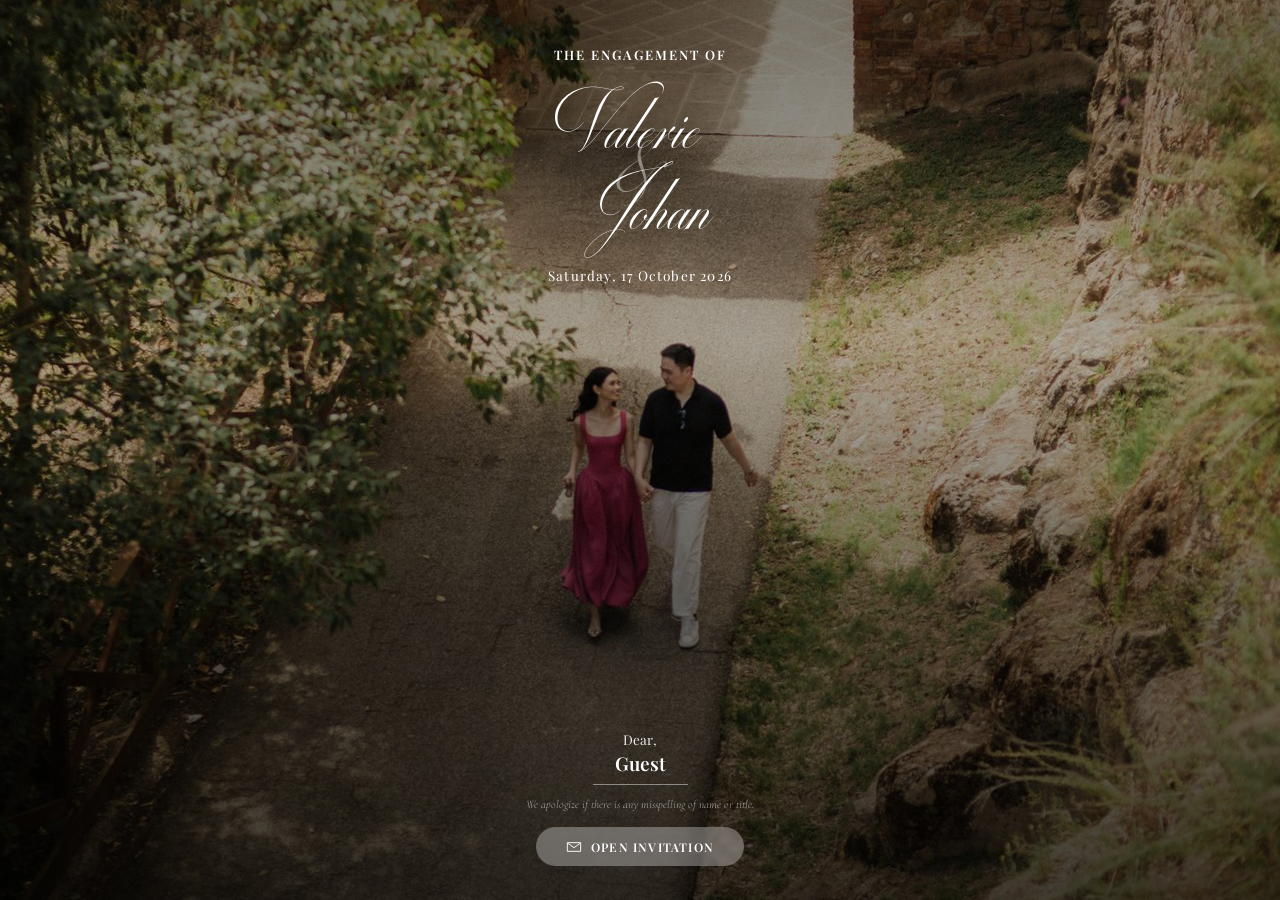
==== index.html @ 599188de "Gallery: the 18 prewedding photos from Media/Gallery Replaces the 14 placeholders. Exported at 1100p" ====
<!DOCTYPE html>
<html lang="en">
<head>
<meta charset="utf-8">
<meta name="viewport" content="width=device-width, initial-scale=1.0, viewport-fit=cover">
<meta name="theme-color" content="#191413">
<title>Valerie &amp; Johan — Engagement</title>
<meta name="description" content="The engagement of Emanuella Valerie Didy &amp; Johan Ganda Wijaya · Saturday, 17 October 2026 · The St. Regis Jakarta">
<meta property="og:title" content="The Engagement of Valerie &amp; Johan">
<meta property="og:description" content="Saturday, 17 October 2026 · The St. Regis Jakarta">
<meta property="og:image" content="assets/img/poster-landscape.jpg">
<meta property="og:type" content="website">
<link rel="icon" href="assets/img/logo.png">
<link rel="preconnect" href="https://fonts.googleapis.com">
<link rel="preconnect" href="https://fonts.gstatic.com" crossorigin>
<!-- Poppins 200/800 dropped (never used). Pinyon Script is ALSO self-hosted
     in style.css; it is requested here as well on purpose. HTML and CSS are
     cached independently for 10 minutes, so a phone can hold a new copy of
     one and a stale copy of the other — keeping both sources means the
     script face resolves under every combination. -->
<link href="https://fonts.googleapis.com/css2?family=Playfair+Display:wght@400;500;600;700&family=Pinyon+Script&family=Poppins:wght@300;400;500;600;700&family=Cormorant:wght@300;400;500&display=swap" rel="stylesheet">
<link rel="stylesheet" href="assets/css/style.css">
<!-- The three things the opening seconds actually need: the intro crest
     (shown 3.5s in), the cover photo behind the greeting, and the face
     the two names are set in. Everything else can wait its turn. -->
<link rel="preload" as="image" href="assets/img/monogram.png" fetchpriority="high">
<link rel="preload" as="image" href="assets/img/landing.jpg" fetchpriority="high">
<link rel="preload" as="font" type="font/woff2" href="assets/fonts/MiltonOneBold.woff2" crossorigin>
<!-- the bride/groom names are set in this one; preloaded from our own origin
     so it is never the platform cursive that ends up drawing them -->
<link rel="preload" as="font" type="font/woff2" href="assets/fonts/PinyonScript.woff2" crossorigin>
</head>
<body>

<!-- ══════════════ INTRO / PRELOADER ══════════════ -->
<div id="preloader" class="preloader">
  <div class="preloader-content">
    <div class="intro-greeting">
      <span class="lead">Dear,</span>
      <span class="guest" id="intro-guest">Guest</span>
      <span class="lead">You are invited to</span>
    </div>
    <div class="first-text">THE ENGAGEMENT OF</div>
    <div class="intro-stack">
      <div class="intro-name">EMANUELLA VALERIE DIDY</div>
      <img src="assets/img/monogram.png" alt="" class="crest" fetchpriority="high">
      <div class="intro-name">JOHAN GANDA WIJAYA</div>
    </div>
  </div>
</div>

<!-- ══════════════ COVER ══════════════ -->
<div id="cover-section">
  <img class="bg-img" id="cover-bg" src="assets/img/landing.jpg" alt="" fetchpriority="high">
  <div class="bg-scrim cover-scrim"></div>

  <div class="cover-inner">
    <div class="cover-top">
      <p class="eyebrow">THE ENGAGEMENT OF</p>
      <div class="names-stagger">
        <p class="name-lg">Valerie</p>
        <p class="amp-lg">&amp;</p>
        <p class="name-lg">Johan</p>
      </div>
      <p class="datestrip">Saturday, 17 October 2026</p>
    </div>

    <div class="cover-bottom">
      <p class="dear">Dear,</p>
      <p class="guest-name" id="guest-name">Guest</p>
      <p class="apology">We apologize if there is any misspelling of name or title.</p>
      <button id="open-invitation" class="pill pill-solid">
        <svg viewBox="0 0 24 24" class="ico" aria-hidden="true"><path d="M2 5.5h20v13H2z" fill="none" stroke="currentColor" stroke-width="1.4"/><path d="M2.5 6.2 12 13l9.5-6.8" fill="none" stroke="currentColor" stroke-width="1.4"/></svg>
        <span>OPEN INVITATION</span>
      </button>
    </div>
  </div>
</div>

<!-- ══════════════ CHROME ══════════════ -->
<button id="nav-toggle" class="nav-toggle" aria-label="Menu">
  <img class="nav-mono" src="assets/img/monogram.png" alt="">
</button>

<nav id="nav-menu" class="nav-menu">
  <ul>
    <li><a href="#opening">Home</a></li>
    <li><a href="#bride">Bride &amp; Groom</a></li>
    <li><a href="#events">Event Details</a></li>
    <li><a href="#dresscode">Dress Code</a></li>
    <li><a href="#rsvp">RSVP &amp; Wishes</a></li>
    <li><a href="#gallery">Gallery</a></li>
  </ul>
  <p class="nav-hint">Select one of the menus above to navigate.</p>
</nav>

<button id="music-toggle" class="music-toggle" aria-label="Toggle music">
  <svg class="ico-pause" viewBox="0 0 24 24" aria-hidden="true"><rect x="7" y="5" width="3.4" height="14" rx="1"/><rect x="13.6" y="5" width="3.4" height="14" rx="1"/></svg>
  <svg class="ico-play" viewBox="0 0 24 24" aria-hidden="true"><path d="M8 5.5v13l11-6.5z"/></svg>
</button>
<audio id="music" src="assets/audio/soundtrack.mp3" loop preload="none"></audio>

<main id="main">

  <!-- ─── PAGE 1 · HERO ─── -->
  <!-- One continuous video behind every page; sections with their own
       picture (bride, groom, closing) paint over it. -->
  <video id="bg-video" class="bg-video-fixed" muted loop playsinline preload="none" poster="assets/img/poster-portrait.jpg">
    <source src="assets/video/cover-portrait.mp4" media="(max-aspect-ratio: 1/1)" type="video/mp4">
    <source src="assets/video/cover-landscape.mp4" type="video/mp4">
  </video>

  <section id="opening" class="snap-section hero">
    <div class="bg-scrim"></div>

    <div class="hero-inner">
      <p class="eyebrow reanimate fade delay200ms">THE ENGAGEMENT OF</p>
      <div class="names-centred reanimate fade delay400ms">
        <p class="name-lg">Valerie</p>
        <p class="amp-centred">&amp;</p>
        <p class="name-lg">Johan</p>
      </div>
      <p class="datestrip reanimate fade delay600ms">Saturday, 17 October 2026</p>
    </div>

    <div class="scroll-cue abs reanimate fade delay1000ms"><span>SCROLL</span><i></i></div>
  </section>

  <!-- ─── PAGE 2 · BRIDE TO BE ─── -->
  <section id="bride" class="snap-section person">
    <img class="bg-img" data-src="assets/img/bride.jpg" alt="Valerie" fetchpriority="low">
    <div class="bg-scrim scrim-person"></div>
    <div class="person-inner">
      <p class="person-label reanimate fade delay200ms">BRIDE TO BE</p>
      <div class="person-name reanimate fade delay300ms">
        <p class="name-script">Valerie</p>
      </div>
      <p class="fullname reanimate fade delay500ms">Emanuella Valerie Didy</p>
      <p class="parents reanimate fade delay700ms">Daughter of<br><span class="pname">Mr. Didy Ongkowidjaja</span> &amp; <span class="pname">Mrs. Widia Wijaya</span></p>
    </div>
  </section>

  <!-- ─── PAGE 3 · GROOM TO BE ─── -->
  <section id="groom" class="snap-section person">
    <img class="bg-img" data-src="assets/img/groom.jpg" alt="Johan" fetchpriority="low">
    <div class="bg-scrim scrim-person"></div>
    <div class="person-inner">
      <p class="person-label reanimate fade delay200ms">GROOM TO BE</p>
      <div class="person-name reanimate fade delay300ms">
        <p class="name-script">Johan</p>
      </div>
      <p class="fullname reanimate fade delay500ms">Johan Ganda Wijaya</p>
      <p class="parents reanimate fade delay700ms">Son of<br><span class="pname">Mr. Gunawan Ganda Wijaya</span> &amp; <span class="pname">Mrs. Leni Lusianti</span></p>
    </div>
  </section>

  <!-- ─── PAGE 4 · EVENT DETAILS ─── -->
  <section id="events" class="snap-section events">
      <div class="bg-scrim scrim-heavy"></div>

    <div class="events-inner">
      <article class="event-card reanimate fade delay200ms" id="teapai-card">
        <h2 class="card-title">TEA PAI</h2>
        <div class="card-grid">
          <div class="card-side"><i class="rule"></i><span>SATURDAY</span><i class="rule"></i></div>
          <div class="card-date"><span class="mon">OCT</span><span class="day">17</span><span class="yr">2026</span></div>
          <div class="card-side"><i class="rule"></i><span>16.00 - 17.00 WIB</span><i class="rule"></i></div>
        </div>
        <p class="venue">Caroline Astor Ballroom, The St. Regis Jakarta</p>
        <p class="address">Rajawali Place, Jl. H.R. Rasuna Said Kav. B/4,<br>Setiabudi, Jakarta Selatan 12910</p>
        <a class="pill pill-ghost" href="https://www.google.com/maps/search/?api=1&amp;query=The+St.+Regis+Jakarta" target="_blank" rel="noopener">GOOGLE MAPS</a>
      </article>

      <div class="event-divider reanimate fade delay400ms" id="teapai-divider"></div>

      <article class="event-card reanimate fade delay600ms" id="reception-card">
        <h2 class="card-title">RECEPTION</h2>
        <div class="card-grid">
          <div class="card-side"><i class="rule"></i><span>SATURDAY</span><i class="rule"></i></div>
          <div class="card-date"><span class="mon">OCT</span><span class="day">17</span><span class="yr">2026</span></div>
          <div class="card-side"><i class="rule"></i><span>18.00 - 21.00 WIB</span><i class="rule"></i></div>
        </div>
        <p class="venue">Caroline Astor Ballroom, The St. Regis Jakarta</p>
        <p class="address">Rajawali Place, Jl. H.R. Rasuna Said Kav. B/4,<br>Setiabudi, Jakarta Selatan 12910</p>
        <a class="pill pill-ghost" href="https://www.google.com/maps/search/?api=1&amp;query=The+St.+Regis+Jakarta" target="_blank" rel="noopener">GOOGLE MAPS</a>
      </article>
    </div>
  </section>


  <!-- ─── PAGE 5 · DRESS CODE ─── -->
  <section id="dresscode" class="snap-section dresscode">
    <div class="bg-scrim scrim-heavy"></div>

    <div class="dc-inner">
      <h2 class="section-title reanimate fade delay200ms">DRESSCODE</h2>
      <div class="hair-rule wide reanimate fade delay300ms"></div>
      <p class="dc-theme reanimate fade delay400ms">Theme : Cocktail attire</p>
      <div class="dc-looks reanimate fade delay500ms">
        <img src="assets/img/dresscode-1.webp" alt="Dress code example" loading="lazy" width="560" height="840">
        <img src="assets/img/dresscode-2.webp" alt="Dress code example" loading="lazy" width="560" height="840">
      </div>
      <div class="dc-swatches reanimate fade delay600ms">
        <i style="background:#4B2D20"></i>
        <i style="background:#6F4834"></i>
        <i style="background:#9E7861"></i>
        <i style="background:#B6A69A"></i>
      </div>
      <p class="dc-caption reanimate fade delay800ms">We kindly ask our guests not to wear red.</p>
    </div>
  </section>

  <!-- ─── PAGE 6 · RSVP ─── -->
  <section id="rsvp" class="snap-section rsvp">
      <div class="bg-scrim scrim-heavy"></div>

    <div class="rsvp-inner">
      <div class="eyebrow-rule reanimate fade delay200ms"><span id="rsvp-eyebrow">RSVP</span><i></i></div>
      <h2 class="section-title big reanimate fade delay300ms" id="rsvp-title">WILL YOU ATTEND?</h2>
      <p class="lede reanimate fade delay400ms" id="rsvp-lede">We kindly request that you confirm your attendance by <strong>3 October 2026</strong>.</p>

      <form id="rsvp-form" class="rsvp-form reanimate fade delay600ms" autocomplete="off">

        <!-- step 1 · attendance, then pax, then wishes -->
        <div class="rsvp-step" id="rsvp-step1">
          <label class="field" id="name-field" hidden>
            <span class="field-label">YOUR NAME</span>
            <input type="text" id="f-name" name="name" placeholder="Guest Name">
          </label>

          <div class="field" id="attend-field">
            <span class="field-label">ATTENDANCE</span>
            <div class="toggle" id="f-attend">
              <button type="button" class="toggle-btn" data-value="Attend">ATTEND</button>
              <button type="button" class="toggle-btn" data-value="Not attend">NOT ATTEND</button>
            </div>
          </div>

          <label class="field" id="pax-field" hidden>
            <span class="field-label">NUMBER OF GUESTS</span>
            <select id="f-pax" name="pax"></select>
          </label>

          <label class="field" id="wishes-field" hidden>
            <span class="field-label">WISHES</span>
            <textarea id="f-wishes" name="wishes" rows="3" placeholder="Write your wishes and blessings"></textarea>
          </label>

          <button type="button" class="pill pill-solid full" id="rsvp-next" hidden>NEXT</button>
          <button type="submit" class="pill pill-solid full" id="rsvp-submit" hidden>SUBMIT</button>
        </div>

        <!-- step 2 · one field per guest -->
        <div class="rsvp-step" id="rsvp-step2" hidden>
          <div id="guest-fields"></div>
          <button type="submit" class="pill pill-solid full" id="rsvp-submit2">SUBMIT</button>
          <button type="button" class="step-back" id="rsvp-back">&larr; Back</button>
        </div>

        <p class="form-note" id="form-note" role="status"></p>
      </form>

      <!-- shown instead of the form once this invitation has answered -->
      <div class="rsvp-answered" id="rsvp-answered" hidden>
        <dl class="answered-list" id="answered-list"></dl>
        <button type="button" class="pill pill-ghost full" id="rsvp-edit">EDIT RESPONSE</button>
        <p class="form-note" id="answered-note" role="status"></p>
      </div>
    </div>
  </section>

  
  <!-- ─── PAGE 7 · WISHES ─── -->
  <section id="wishes" class="snap-section wishes">
      <div class="bg-scrim scrim-heavy"></div>

    <div class="wishes-inner">
      <div class="eyebrow-rule reanimate fade delay200ms"><span>WISHES</span><i></i></div>
      <div id="wishes-list" class="wishes-list reanimate fade delay400ms"><p class="wishes-empty">Be the first to leave a wish.</p></div>
      <div class="wishes-pager reanimate fade delay600ms" id="wishes-pager" hidden>
        <button type="button" id="w-prev">&larr; Prev</button>
        <span id="w-count">1 / 1</span>
        <button type="button" id="w-next">Next &rarr;</button>
      </div>
    </div>
  </section>

  <!-- ─── PAGE 8 · GALLERY ─── -->
  <section id="gallery" class="snap-section gallery">
      <div class="bg-scrim scrim-heavy"></div>

    <div class="marquee reanimate fade delay200ms" data-dir="left">
      <div class="marquee-track" id="row-a"></div>
    </div>
    <h2 class="gallery-title reanimate fade delay400ms">Moments in Time</h2>
    <p class="gallery-hint hint-tap reanimate fade delay500ms">Tap image for slideshow view</p>
    <div class="marquee reanimate fade delay600ms" data-dir="right">
      <div class="marquee-track" id="row-b"></div>
    </div>
    <p class="gallery-hint hint-swipe reanimate fade delay700ms">Swipe to see more</p>
    <p class="gallery-quote reanimate fade delay800ms">&ldquo;I have found the one whom my soul loves.&rdquo;</p>
    <p class="gallery-cite reanimate fade delay900ms">SONG OF SOLOMON 3:4</p>
  </section>

  <!-- ─── PAGE 9 · CLOSING ─── -->
  <section id="closing" class="snap-section closing">
    <img class="bg-img" data-src="assets/img/g18.webp" alt="" fetchpriority="low">
    <div class="bg-scrim scrim-heavy"></div>
    <div class="closing-inner">
      <h2 class="section-title reanimate fade delay200ms">WITH HEARTFELT GRATITUDE FOR YOUR PRESENCE AND BLESSINGS</h2>
      <p class="lede reanimate fade delay400ms">We can't wait to share this special moment with you. Your presence will make our day even more meaningful.</p>
      <img class="closing-mark reanimate fade delay600ms" src="assets/img/logo.png" alt="">
      <p class="closing-names reanimate fade delay800ms">VALERIE &amp; JOHAN</p>
    </div>
  </section>

</main>

<!-- lightbox -->
<div id="lightbox" class="lightbox" hidden>
  <button class="lb-close" id="lb-close" aria-label="Close">&times;</button>
  <button class="lb-nav lb-prev" id="lb-prev" aria-label="Previous">&lsaquo;</button>
  <img id="lb-img" alt="">
  <button class="lb-nav lb-next" id="lb-next" aria-label="Next">&rsaquo;</button>
</div>

<script src="assets/js/main.js"></script>
</body>
</html>
---- assets/css/style.css ----
/* ═══════════════════════════════════════════════════════════
   Valerie & Johan — Engagement Invitation
   Design recreated from the "Elixir Royal" reference.
   ═══════════════════════════════════════════════════════════ */

/* Milton One Bold — self-hosted (not on Google Fonts).
   The vendor ships it as its own family at weight class 400, so it is
   remapped to CSS 700 here: asking for 700 gets the real bold outlines,
   never a synthetic smear. */
/* Pinyon Script — self-hosted rather than pulled from Google. The bride
   and groom names are set in it, and a device that failed to fetch it
   from fonts.gstatic.com fell back to whatever "cursive" means locally
   (Snell Roundhand on iOS), which is a different hand altogether. Serving
   it ourselves makes the two pages render the same everywhere. */
@font-face{
  font-family:"Pinyon Script";
  src:url("../fonts/PinyonScript.woff2") format("woff2");
  font-weight:400;
  font-style:normal;
  font-display:swap;
}

@font-face{
  font-family:"Milton One";
  src:url("../fonts/MiltonOneBold.woff2") format("woff2"),
      url("../fonts/MiltonOneBold.otf")   format("opentype");
  font-weight:700;
  font-style:normal;
  font-display:swap;
}

:root{
  --ink:#ffffff;
  --ghost-25:rgba(255,255,255,.25);
  --ghost-50:rgba(255,255,255,.5);
  --ghost-60:rgba(255,255,255,.6);
  --btn-fill:rgba(255,255,255,.314);
  --hair:rgba(255,255,255,.35);
  --bg:#191413;

  --display:"Playfair Display",Georgia,serif;
  --script:"Pinyon Script",cursive;
  --milton:"Milton One","Pinyon Script",cursive;   /* cover names + ampersand */
  --ui:"Poppins",system-ui,sans-serif;
  --serif-light:"Cormorant",Georgia,serif;

}

*,*::before,*::after{box-sizing:border-box}
[hidden]{display:none!important}

/* App-shell scrolling — the fix for page 2 glowing through Safari's
   translucent bottom bar. iOS paints whatever the DOCUMENT has below the
   fold behind that bar, and on a snap-page site that is always the top of
   the next page. So the document itself never scrolls: it is exactly one
   screen tall, and the pages scroll inside #main, a fixed inset:0
   container. Behind the bar there is now only the site's dark canvas —
   the bar is effectively blocked out. Scroll-snap is never set here:
   JS arms it on #main 600ms after OPEN INVITATION and pauses it during
   nav jumps (the wedding's timings). */
html{
  height:100%;
  overflow:hidden;
  background:var(--bg);   /* the canvas — what Safari's bar now sits on */
  -webkit-text-size-adjust:100%;
}

body{
  margin:0;padding:0;
  height:100%;
  overflow:hidden;
  color:var(--ink);
  font-family:var(--ui);
  font-weight:300;
}

/* the scroller: pinned to the visible viewport, so pages track the browser
   bars exactly while the document behind it never moves */
#main{
  position:fixed;inset:0;z-index:1;
  overflow-y:auto;overflow-x:hidden;
  -webkit-overflow-scrolling:touch;
  scrollbar-width:none;
}
#main::-webkit-scrollbar{display:none}

img{max-width:100%;display:block}
button{font:inherit;color:inherit;cursor:pointer;border:0;background:none}
a{color:inherit;text-decoration:none}

/* ─────────── shared bits ─────────── */

.bg-video,.bg-img{
  position:absolute;inset:0;
  width:100%;height:100%;
  object-fit:cover;
  z-index:0;
}
/* The one continuous background video. z-index:-1 sits above the page's
   canvas colour but below every section, so pages without a picture show
   it and pages with a .bg-img cover it. */
.bg-video-fixed{
  position:fixed;inset:0;
  width:100%;height:100%;
  object-fit:cover;
  z-index:-1;
}
.bg-img.blurred{filter:blur(7px) saturate(.9);transform:scale(1.08)}
/* landing.jpg is 2:3; on a wide desktop viewport cover-fit shows only a middle
   band and decapitates the couple. Anchoring the crop high keeps faces in frame.
   No effect on phones, where the portrait image has no vertical overflow.     */
#cover-bg{object-position:50% 64%}   /* couple sits ~59% down the new aerial photo */
/* Same story on the two profile portraits: cover-fit on a wide desktop viewport
   shows only a middle band of a 2:3 image, and the default 50% cut the top of
   Johan's head off. Anchored so both faces keep headroom. Phones crop these
   horizontally, not vertically, so nothing moves there. */
#groom .bg-img{object-position:50% 22%}
#bride .bg-img{object-position:50% 38%}
/* Same reasoning on the closing photo: the couple stand at the bottom of the
   frame under the duomo, and a centred desktop crop cut them off entirely.
   70% drops them below the monogram with their faces clear of the text. */
#closing .bg-img{object-position:50% 70%}

.bg-scrim{
  position:absolute;inset:0;z-index:1;
  background:linear-gradient(rgba(0,0,0,.30) 0%,rgba(0,0,0,.42) 50%,rgba(0,0,0,.62) 100%);
}
.cover-scrim{
  background:linear-gradient(rgba(0,0,0,.48) 0%,rgba(0,0,0,.28) 38%,rgba(0,0,0,.72) 100%);
}
/* portraits are bright, sunny frames — they need a much heavier foot than the reference */
.scrim-person{
  background:linear-gradient(rgba(0,0,0,.18) 0%,rgba(0,0,0,.30) 38%,rgba(0,0,0,.90) 100%);
}
.scrim-heavy{
  background:linear-gradient(rgba(0,0,0,.62) 0%,rgba(0,0,0,.72) 100%);
}
.dresscode .bg-scrim{
  background:linear-gradient(rgba(0,0,0,.76) 0%,rgba(0,0,0,.84) 100%);
}

.eyebrow{
  font-family:var(--display);font-weight:600;
  font-size:13px;letter-spacing:2px;margin:0 0 14px;
}
.datestrip{
  font-family:var(--display);font-weight:400;
  font-size:13.5px;letter-spacing:1.2px;margin:14px 0 0;
}
.name-lg{
  font-family:var(--display);font-weight:500;
  font-size:clamp(46px,13vw,74px);line-height:.98;margin:0;
}
.section-title{
  font-family:var(--display);font-weight:600;
  font-size:clamp(22px,5.4vw,30px);letter-spacing:.6px;
  line-height:1.28;margin:0;text-transform:uppercase;
}
.section-title.big{font-size:clamp(30px,8vw,44px)}
.lede{
  font-size:14px;line-height:1.65;color:rgba(255,255,255,.88);
  margin:14px 0 0;max-width:46ch;
}
/* .lede caps its measure at 46ch for readability. In a left-aligned column
   (RSVP) that correctly leaves it flush left. In a centred one the column grows
   past 46ch on a desktop screen, and the paragraph then hangs ~120px left of
   the heading centred above it. A phone column is narrower than 46ch, so the
   paragraph fills it and nothing looks wrong — which is why this only ever
   showed on a PC. Longhand rather than margin-inline, for older Safari. */
.hero .lede,.dresscode .lede,.closing .lede{
  margin-left:auto;margin-right:auto;
}
/* body sits at weight 300, and the UA's `bolder` only lifts that to 400 —
   not enough to read as emphasis. */
.lede strong{font-weight:600;color:#fff}
.hair-rule{height:1px;background:var(--hair);width:100%;margin:16px 0}
.hair-rule.wide{max-width:220px;margin:14px auto}

.pill{
  display:inline-flex;align-items:center;justify-content:center;gap:9px;
  border-radius:100px;padding:12px 30px 11px;
  font-family:var(--ui);font-weight:600;font-size:12px;letter-spacing:.8px;
  backdrop-filter:blur(2px);-webkit-backdrop-filter:blur(2px);
  transition:background .25s,transform .25s;
}
.pill-solid{background:var(--btn-fill)}
.pill-ghost{background:rgba(255,255,255,.16);border:1px solid rgba(255,255,255,.34)}
.pill:hover{background:rgba(255,255,255,.42);transform:translateY(-1px)}
.pill.full{width:100%}
.ico{width:16px;height:16px;fill:currentColor}

.eyebrow-rule{display:flex;align-items:center;gap:14px;margin-bottom:8px}
.eyebrow-rule span{
  font-weight:600;font-size:12px;letter-spacing:2.4px;color:rgba(255,255,255,.85);
}
.eyebrow-rule i{flex:1;height:1px;background:var(--hair)}

/* ═══════════════ INTRO / PRELOADER ═══════════════ */

.preloader{
  position:fixed;top:0;bottom:0;left:0;right:0;
  background-color:rgba(0,0,0,.94);
  backdrop-filter:blur(5px);-webkit-backdrop-filter:blur(5px);
  z-index:100;display:flex;align-items:center;justify-content:center;opacity:1;
}
.preloader-content{
  position:relative;width:100%;height:100%;
  display:flex;align-items:center;justify-content:center;
}
/* Four beats, opacity only — nothing moves.
   0.3-2.3s  "Dear, / <guest> / You are invited to"  in, hold, out
   2.3-3.5s  "THE ENGAGEMENT OF"                     in, hold, out
   3.5-4.6s  monogram fades in
   4.5-5.6s  the two full names fade in above and below it
   then a 1s hold before the intro clears                       */
.first-text,.intro-name{
  color:#fff;font-family:var(--display);
  font-size:14px;font-weight:600;letter-spacing:3px;
  opacity:0;white-space:nowrap;
}
.intro-name{font-size:clamp(10.5px,3.3vw,14px);letter-spacing:clamp(2px,.8vw,3px)}
.intro-greeting{
  position:absolute;top:50%;left:50%;transform:translate(-50%,-50%);
  width:min(86vw,430px);text-align:center;   /* definite width: autoFit measures against it */
  opacity:0;
  animation:2s fadeInOut .3s ease-in-out forwards;
}
/* "Dear," and "You are invited to" borrow the cover's apology type:
   Cormorant italic, small and quiet. The guest name sits between them
   in the display face, uppercased in CSS so any ?to= casing works.   */
.intro-greeting .lead{
  display:block;
  font-family:var(--serif-light);font-style:italic;font-weight:400;
  font-size:11.5px;letter-spacing:normal;line-height:1.9;
  color:rgba(255,255,255,.72);   /* .6 like the cover reads too dim on the black scrim */
}
.intro-greeting .guest{display:block;margin:4px 0 6px}
.intro-greeting .gname{
  display:block;
  font-family:var(--display);font-weight:600;
  font-size:14px;letter-spacing:3px;   /* no text-transform: titles keep the
                                          casing typed in the Sheet, so "Spd"
                                          and "pNG" are not flattened to caps */
  line-height:1.65;color:#fff;
}
.intro-greeting .gamp{
  display:block;font-family:var(--display);font-weight:400;
  font-size:13px;line-height:1.9;color:rgba(255,255,255,.78);
}
.first-text{
  position:absolute;top:50%;left:50%;transform:translate(-50%,-50%);
  animation:1.2s fadeInOut 2.3s ease-in-out forwards;
}
/* VALERIE / crest / JOHAN stacked, everything on the same centre line.
   align-items:center centres each row independently of its own width. */
.intro-stack{
  position:absolute;top:50%;left:50%;transform:translate(-50%,-50%);
  display:flex;flex-direction:column;align-items:center;gap:38px;
  text-align:center;
}
.intro-name{animation:1.1s fadeIn 4.5s ease-in-out forwards}
.crest{
  flex:0 0 auto;width:68px;height:auto;
  opacity:0;
  animation:1.1s fadeIn 3.5s ease-in-out forwards;
}

@keyframes fadeInOut{0%{opacity:0}20%{opacity:1}80%{opacity:1}100%{opacity:0}}
@keyframes fadeIn{0%{opacity:0}100%{opacity:.95}}

/* ═══════════════ COVER ═══════════════ */

#cover-section{
  /* the wedding's cover: fixed inset only, no explicit height — the box
     always matches the real viewport, so nothing can be cut off */
  position:fixed;inset:0;z-index:10;
  width:100%;
  overflow:hidden;
  transition:opacity 1s,transform 1s;
}
#cover-section.hidden{opacity:0;transform:scale(1.02)}

.cover-inner{
  position:relative;z-index:2;
  height:100%;display:flex;flex-direction:column;
  justify-content:space-between;align-items:center;
  /* with viewport-fit=cover the page runs under the home indicator, so the
     bottom padding adds the safe-area inset — the wedding cover's pattern */
  padding:46px 24px calc(34px + env(safe-area-inset-bottom));
  text-align:center;
}
.cover-top,.cover-bottom{width:100%;max-width:520px}

.names-stagger{display:flex;flex-direction:column;align-items:center}
/* the slight diagonal from the reference, now via transforms so the flex
   centring stays true */
.names-stagger .name-lg{position:relative;z-index:1}
.names-stagger .name-lg:first-of-type{transform:translateX(-13px)}
.names-stagger .name-lg:last-of-type{transform:translateX(13px)}

/* Cover names in Milton One Bold. Scoped to .cover-top so the hero,
   bride and groom screens keep Playfair. A script face needs a bigger
   px for the same optical size, and room for the swashes — hence the
   larger clamp and the looser line-height. */
.cover-top .name-lg{
  font-family:var(--milton);font-weight:700;
  font-size:clamp(51px,16.8vw,102px);line-height:1;
}
/* Milton's em box is far taller than its ink, so line-height alone leaves a
   big hole between the two names. The negative margin closes it to 20% of
   what the default leading gives; em-based, so it holds at every width. */
.cover-top .names-stagger .name-lg:last-of-type{margin-top:-.21em}
/* Centred watermark behind the names, like the reference's ghost amp.
   In flow between the two names; the negative margins collapse its line box
   to zero net height, so the tightened name gap is untouched. Sized at 2.3x
   the names — Milton's & ink is only 57% of its em, so at name-scale it
   disappears behind their ink. The -.6/-.4 split centres the ink (which sits
   .05em below the em centre) on the seam between the names. */
.amp-lg{
  font-family:var(--milton);font-weight:700;
  font-size:calc(clamp(51px,16.8vw,102px)*1.15);
  color:rgba(255,255,255,.4);margin:-.6em 0 -.4em;line-height:1;pointer-events:none;
}
/* Johan's ink stops ~1px short of its line box, so the visual gap to the
   date is this margin plus that sliver. */
.cover-top .datestrip{margin-top:6.6px}
.dear{font-family:var(--display);font-weight:400;font-size:13.5px;margin:0;color:rgba(255,255,255,.9)}
.guest-name{
  font-family:var(--display);font-weight:600;font-size:19px;margin:2px 0 0;
  border-bottom:1px solid rgba(255,255,255,.45);
  display:inline-block;padding:0 22px 8px;
}
/* Landing-page button only — the GOOGLE MAPS pills stay on the UI sans. */
#open-invitation{font-family:var(--display);font-weight:600;letter-spacing:1.2px}
.apology{
  font-family:var(--serif-light);font-style:italic;
  font-size:11.5px;color:var(--ghost-60);margin:12px 0 16px;
}

/* ═══════════════ CHROME ═══════════════ */

/* The menu button is our bare monogram — no frame, no fill. Open/close is a
   45° turn of the mark rather than a morph to an X. */
.nav-toggle{
  position:fixed;top:22px;right:22px;
  z-index:40;width:42px;height:42px;
  display:none;place-items:center;
}
.nav-toggle.show{display:grid}
.nav-toggle > *{grid-area:1/1}
.nav-mono{
  width:31px;height:31px;object-fit:contain;display:block;
  transform:rotate(0);
  transition:transform .45s cubic-bezier(.4,0,.2,1);
}
.nav-toggle.open .nav-mono{transform:rotate(45deg)}

.nav-menu{
  position:fixed;inset:0;z-index:35;
  background:rgba(12,9,8,.94);
  backdrop-filter:blur(8px);-webkit-backdrop-filter:blur(8px);
  display:flex;flex-direction:column;align-items:center;justify-content:center;gap:6px;
  opacity:0;visibility:hidden;transition:opacity .5s,visibility .5s;
}
.nav-menu.open{opacity:1;visibility:visible}
.nav-menu ul{list-style:none;margin:0;padding:0;text-align:center}
.nav-menu li{margin:14px 0}
.nav-menu a{
  font-family:var(--display);font-size:23px;font-weight:400;
  transition:opacity .25s;
}
.nav-menu a:hover{opacity:.6}
.nav-hint{
  font-family:var(--serif-light);font-size:12px;
  color:var(--ghost-60);margin-top:26px;
}

.music-toggle{
  position:fixed;left:20px;bottom:20px;
  z-index:40;width:42px;height:42px;border-radius:50%;
  background:var(--btn-fill);backdrop-filter:blur(3px);-webkit-backdrop-filter:blur(3px);
  display:none;align-items:center;justify-content:center;
}
.music-toggle.show{display:flex}
.music-toggle svg{width:19px;height:19px;fill:#fff}
.music-toggle .ico-play{display:none}
.music-toggle.paused .ico-play{display:block}
.music-toggle.paused .ico-pause{display:none}

/* ═══════════════ SECTIONS ═══════════════ */

.snap-section{
  position:relative;
  /* exactly one viewport tall — 100% of the fixed #main scroller */
  height:100%;
  scroll-snap-align:start;
  scroll-snap-stop:always;
  overflow:hidden;
  will-change:transform;
  display:flex;flex-direction:column;
  padding:74px 24px;
  /* viewport-fit=cover lets the page run under the notch. In portrait these
     insets are 0 and nothing moves; in landscape they keep the left column —
     including the swash on the groom's J — out from under the notch. */
  padding-left:max(24px,env(safe-area-inset-left));
  padding-right:max(24px,env(safe-area-inset-right));
}
.snap-section > *:not(.bg-img):not(.bg-video):not(.bg-scrim):not(.abs){position:relative;z-index:2}
.snap-section > .abs{position:absolute;z-index:2}

/* The wedding's guard for pages taller than one small screen (its
   #info/#details .content pattern): the inner column scrolls inside the
   fixed-height section. Invisible whenever everything fits. */
.events-inner,.dc-inner,.rsvp-inner,.wishes-inner{
  max-height:100%;overflow-y:auto;scrollbar-width:none;
}
.events-inner::-webkit-scrollbar,.dc-inner::-webkit-scrollbar,
.rsvp-inner::-webkit-scrollbar,.wishes-inner::-webkit-scrollbar{display:none}

/* ─── reveal system, ported from the reference ───────────────────
   Elements carry .reanimate plus a direction (.fade / .up / .left /
   .right) and a .delayNms stagger. The observer adds .in-view on entry
   and REMOVES it on exit, so every page replays its animation each time
   you scroll back to it — the reference's "reanimate" behaviour.      */
.fade{opacity:0;transition:opacity 2s}
.fade.reanimate.in-view{opacity:1;transition:opacity 2s}

.up{transform:translateY(30px);opacity:0;transition:opacity 1s,transform 2s}
.up.reanimate.in-view{transform:translateY(0);opacity:1;transition:opacity 1s,transform 2s}

.left{transform:translateX(-100px);opacity:0;transition:opacity 1.5s,transform 2s}
.left.reanimate.in-view{transform:translateX(0);opacity:1;transition:opacity 1.5s,transform 2s}

.right{transform:translateX(100px);opacity:0;transition:opacity 1s,transform 2s}
.right.reanimate.in-view{transform:translateX(0);opacity:1;transition:opacity 1s,transform 2s}

.delay100ms{transition-delay:.1s!important}
.delay200ms{transition-delay:.2s!important}
.delay300ms{transition-delay:.3s!important}
.delay400ms{transition-delay:.4s!important}
.delay500ms{transition-delay:.5s!important}
.delay600ms{transition-delay:.6s!important}
.delay700ms{transition-delay:.7s!important}
.delay800ms{transition-delay:.8s!important}
.delay900ms{transition-delay:.9s!important}
.delay1000ms{transition-delay:1s!important}

/* ─── Page 1 · hero ─── */
.hero{justify-content:center;align-items:center;text-align:center}
.hero-inner{max-width:520px}
.names-centred{position:relative;display:flex;flex-direction:column;align-items:center}
.amp-centred{
  font-family:var(--milton);font-weight:700;
  font-size:clamp(58px,16vw,87px);
  /* .4 like the cover's ghost — Milton's hairlines vanish at 25% */
  color:rgba(255,255,255,.4);margin:-.42em 0 -.34em;line-height:.8;
}
.scroll-cue{
  position:absolute;bottom:34px;left:50%;transform:translateX(-50%);
  display:flex;flex-direction:column;align-items:center;gap:10px;z-index:2;
}
.scroll-cue span{
  writing-mode:vertical-rl;font-size:9.5px;letter-spacing:3px;
  color:var(--ghost-60);
}
/* Line wipe traced from the reference's Lottie (scroll-white.json, 30fps/60f):
   draws downward 0-43%, erases downward 43-63%, rests until the 2s loop. */
.scroll-cue i{
  width:1px;height:34px;background:var(--ghost-60);   /* solid, like the reference */
  animation:cue-line 2s ease-in-out infinite;
}
@keyframes cue-line{
  0%    {clip-path:inset(0 0 100% 0)}
  43.3% {clip-path:inset(0 0 0 0)}
  63.3% {clip-path:inset(100% 0 0 0)}
  100%  {clip-path:inset(100% 0 0 0)}
}

/* ─── Pages 2–3 · bride / groom ─── */
.person{justify-content:flex-end}
/* The label sits with the name rather than rotated in the far corner:
   it reads as the first line of the block, the way the reference sets it. */
.person-label{
  font-weight:600;font-size:12px;letter-spacing:3px;
  /* Matches the reference template's THE BRIDE / THE GROOM label. */
  color:rgba(241,193,147,.5);
  margin:0 0 13px;position:relative;
}

.person-inner{max-width:560px;width:100%}
.person-name{position:relative}
/* One name only, in the script face, at full strength. It used to be set
   twice — the display face with this script repeat ghosted behind it. */
.name-script{
  font-family:var(--script);font-size:clamp(58px,18vw,96px);
  color:var(--ink);margin:0;line-height:1.22;white-space:nowrap;
}
/* Pinyon Script's capital J carries a swash that reaches back 0.27em past
   the text origin (measured: 19px at 70px) and a tail 0.37em below the
   baseline — where "Valerie" has none. Left flush with the 24px margin the
   swash sat 5px off the screen edge and read as cut off. Indenting by the
   overhang puts the J's ink on the margin, optically aligned with the
   label and the full name above and below it. */
#groom .name-script{text-indent:.27em}
.fullname{
  font-weight:600;font-size:16px;margin:8px 0 0;position:relative;
}
.parents{font-weight:300;font-size:15px;line-height:1.55;margin:15px 0 0;position:relative}
.pname{white-space:nowrap}   /* break the line at the ampersand, never mid-name */

/* ─── Page 4 · events ─── */
.events{justify-content:center}
.events-inner{
  display:flex;flex-direction:column;align-items:center;gap:0;
  width:100%;max-width:560px;margin:0 auto;
}
.event-card{text-align:center;width:100%}
.card-title{
  font-family:var(--display);font-weight:600;
  font-size:clamp(26px,7.2vw,38px);letter-spacing:1px;margin:0 0 16px;
}
.card-grid{
  display:grid;grid-template-columns:1fr auto 1fr;
  align-items:center;gap:14px;margin-bottom:16px;
}
.card-side{display:flex;flex-direction:column;gap:7px;font-size:12.5px;letter-spacing:.6px}
.card-side .rule{height:1px;background:var(--hair);width:100%}
.card-date{display:flex;flex-direction:column;align-items:center;line-height:1}
.card-date .mon{font-family:var(--display);font-size:13px;letter-spacing:1px}
.card-date .day{font-family:var(--display);font-size:38px;font-weight:500;margin:2px 0}
.card-date .yr{font-family:var(--display);font-size:12px}
.venue{font-weight:600;font-size:14.5px;margin:0 0 4px}
.address{font-weight:300;font-size:13px;line-height:1.5;color:rgba(255,255,255,.85);margin:0 0 16px}
.event-divider{width:1px;height:56px;background:var(--hair);margin:6px 0}

/* ─── Page 5 · dress code ─── */
.dresscode{justify-content:center;align-items:center;text-align:center}
.dc-inner{max-width:460px;width:100%}
.dc-theme{
  font-family:var(--display);font-weight:400;
  font-size:17px;line-height:1.7;letter-spacing:.6px;
  margin:20px auto 0;max-width:26ch;
}
/* Two 2:3 illustrations laid as one strip. width:100% on each flex item
   rather than a fixed size, so the row always fills the column exactly and the
   pair stay the same height at every width. */
.dc-looks{display:flex;gap:8px;align-items:flex-end;justify-content:center;margin:18px 0 0}
.dc-looks img{width:100%;height:auto;display:block;min-width:0}
/* Two 2:3 portraits would otherwise take a full 620px desktop column and stand
   465px tall, which pushes the swatches and caption off the screen. Capping the
   strip keeps each figure near the height the page was laid out around. */
@media (min-width:768px){
  .dc-looks{max-width:420px;margin-left:auto;margin-right:auto}
}
.dc-swatches{display:flex;justify-content:center;gap:10px;margin:16px 0 0}
.dc-swatches i{
  width:44px;height:30px;border-radius:2px;
  box-shadow:0 0 0 1px rgba(255,255,255,.28);
}
.dc-caption{font-size:13px;line-height:1.6;color:rgba(255,255,255,.9);margin:16px auto 0;max-width:34ch}

/* ─── Page 6 · RSVP ─── */
.rsvp{justify-content:center}
.rsvp-inner{width:100%;max-width:520px;margin:0 auto}
.rsvp-form{margin-top:20px;display:flex;flex-direction:column;gap:14px}
.field{display:block}
.field-label{
  display:block;font-weight:600;font-size:11px;letter-spacing:1.4px;
  margin-bottom:7px;color:rgba(255,255,255,.85);
}
.rsvp-form input,.rsvp-form textarea,.rsvp-form select{
  width:100%;background:rgba(255,255,255,.06);
  border:1px solid rgba(255,255,255,.34);border-radius:3px;
  color:#fff;font-family:var(--ui);font-weight:300;font-size:14px;
  padding:12px 14px;outline:none;transition:border-color .25s,background .25s;
}
.rsvp-form input:focus,.rsvp-form textarea:focus,.rsvp-form select:focus{
  border-color:rgba(255,255,255,.75);background:rgba(255,255,255,.10);
}
.rsvp-form input::placeholder,.rsvp-form textarea::placeholder{color:rgba(255,255,255,.45)}
.rsvp-form input:disabled{opacity:.75}
.rsvp-form select option{background:#211a18;color:#fff}
.rsvp-form textarea{resize:vertical;min-height:74px}
.toggle{display:grid;grid-template-columns:1fr 1fr;gap:10px}
.toggle-btn{
  border:1px solid rgba(255,255,255,.34);border-radius:3px;
  padding:12px 8px;font-size:12px;font-weight:500;letter-spacing:.6px;
  background:rgba(255,255,255,.06);transition:background .25s,border-color .25s;
}
.toggle-btn.active{background:rgba(255,255,255,.34);border-color:rgba(255,255,255,.8)}
.rsvp-step{display:flex;flex-direction:column;gap:14px}
#guest-fields{display:flex;flex-direction:column;gap:14px}
.step-back{
  align-self:center;font-size:12.5px;letter-spacing:.6px;
  color:rgba(255,255,255,.75);padding:2px 8px;transition:color .25s;
}
.step-back:hover{color:#fff}
.rsvp-answered{margin-top:22px;animation:answered-in .45s ease both}
@keyframes answered-in{from{opacity:0;transform:translateY(6px)}to{opacity:1;transform:none}}
.answered-list{margin:0 0 22px}
.answered-row{
  display:flex;gap:14px;align-items:baseline;
  padding:11px 0;border-bottom:1px solid rgba(255,255,255,.18);
}
.answered-row dt{
  flex:none;width:112px;
  font-weight:600;font-size:11px;letter-spacing:1.4px;
  color:rgba(255,255,255,.7);
}
.answered-row dd{
  flex:1;margin:0;font-size:14px;line-height:1.55;
  color:#fff;overflow-wrap:anywhere;
}
@media (prefers-reduced-motion:reduce){
  .rsvp-answered{animation:none}
}
.form-note{font-size:12.5px;margin:2px 0 0;min-height:1em;color:rgba(255,255,255,.9)}
.form-note.err{color:#ffb4a8}

/* ─── Page 7 · wishes ─── */
.wishes{justify-content:center}
.wishes-inner{width:100%;max-width:520px;margin:0 auto}
.wishes-list{margin-top:6px}
.wish{padding:14px 0;border-bottom:1px solid rgba(255,255,255,.18)}
.wish-name{font-weight:700;font-size:14px;margin:0}
.wish-msg{font-size:13.5px;line-height:1.6;margin:4px 0 5px;color:rgba(255,255,255,.92)}
.wish-time{
  font-family:var(--serif-light);font-style:italic;
  font-size:11.5px;color:var(--ghost-60);margin:0;
}
.wishes-empty{font-size:13px;color:var(--ghost-60);padding:18px 0}
.wishes-pager{display:flex;align-items:center;justify-content:center;gap:14px;margin-top:18px}
.wishes-pager button{
  border:1px solid rgba(255,255,255,.34);border-radius:3px;
  padding:7px 14px;font-size:12px;transition:background .25s;
}
.wishes-pager button:hover:not(:disabled){background:rgba(255,255,255,.18)}
.wishes-pager button:disabled{opacity:.35;cursor:default}
#w-count{font-size:12.5px;color:rgba(255,255,255,.85)}

/* ─── Page 8 · gallery ─── */
.gallery{justify-content:center;gap:12px;padding-left:0;padding-right:0}
/* A real horizontal scroller, not a hidden overflow with a transform
   sliding inside it. The old version could not be swiped at all — the
   "Swipe to see more" hint was a lie on touch — and its drift was a CSS
   animation that a phone could freeze two ways: :hover sticks after a tap
   on iOS, and Reduce Motion set animation:none. Both left the gallery a
   still photo. Now the strip scrolls natively and JS drifts it by nudging
   scrollLeft, which a finger can always overrule. */
.marquee{
  width:100%;
  overflow-x:auto;overflow-y:hidden;
  /* no -webkit-overflow-scrolling:touch — the legacy iOS scroll layer it
     creates can swallow programmatic scrollLeft writes, which is what the
     drift uses. Momentum scrolling is the default on iOS 13+ anyway. */
  overscroll-behavior-x:contain;   /* a swipe here never turns into a page swipe */
  scrollbar-width:none;
  -webkit-mask-image:linear-gradient(90deg,transparent,#000 6%,#000 94%,transparent);
}
.marquee::-webkit-scrollbar{display:none}
.marquee-track{display:flex;gap:12px;width:max-content}
.marquee img{
  height:172px;width:auto;object-fit:cover;border-radius:2px;cursor:pointer;
  transition:opacity .3s;
  -webkit-touch-callout:none;   /* a long press must not offer "Save Image" */
}
.marquee img:hover{opacity:.82}

.gallery-title{
  font-family:var(--display);font-weight:500;
  font-size:clamp(30px,9vw,52px);margin:0;padding:0 24px;
}
.gallery-hint{
  font-family:var(--serif-light);font-style:italic;font-size:12px;
  color:var(--ghost-60);margin:0;padding:0 24px;
}
.hint-swipe{text-align:right}
.gallery-quote{
  font-family:var(--script);font-size:clamp(20px,5.6vw,28px);
  line-height:1.5;text-align:center;color:rgba(255,255,255,.92);
  margin:14px 0 0;padding:0 30px;
  /* Only engages once the line actually wraps, so the desktop single-liner is
     untouched while phones stop stranding "loves." alone on line two. Older
     Safari ignores it and falls back to a normal greedy wrap. */
  text-wrap:balance;
}
/* The attribution sits in the UI face, not the script one — Pinyon is
   unreadable at label size. Borrows the THE BRIDE / THE GROOM label treatment
   so it reads as a caption under the quote rather than a second sentence. */
.gallery-cite{
  font-family:var(--ui);font-weight:600;font-size:10.5px;letter-spacing:2.6px;
  text-align:center;color:rgba(241,193,147,.5);
  margin:9px 0 0;padding:0 30px;
}

/* ─── Page 9 · closing ─── */
.closing{justify-content:center;align-items:center;text-align:center}
.closing-inner{max-width:520px}
/* the 90% softening goes through filter, not opacity: an opacity here
   would sit later in the sheet than .fade{opacity:0} and pin the mark
   visible, so it could never fade in with the rest of the page */
.closing-mark{width:74px;margin:22px auto 10px;filter:opacity(.9)}
.closing-names{
  font-family:var(--display);font-weight:600;
  font-size:17px;letter-spacing:2.6px;margin:0;
}

/* ─── lightbox ─── */
.lightbox{
  position:fixed;inset:0;z-index:90;background:rgba(0,0,0,.94);
  display:flex;align-items:center;justify-content:center;
}
.lightbox img{max-width:92vw;max-height:86vh;object-fit:contain}
.lb-close{position:absolute;top:18px;right:22px;font-size:34px;line-height:1;opacity:.8}
.lb-nav{position:absolute;top:50%;transform:translateY(-50%);font-size:46px;opacity:.7;padding:10px 16px}
.lb-prev{left:6px}
.lb-next{right:6px}
.lb-nav:hover,.lb-close:hover{opacity:1}

/* ═══════════════ RESPONSIVE ═══════════════ */

@media (min-width:768px){
  .snap-section{padding-left:60px;padding-right:60px}
  .person-inner,.rsvp-inner,.wishes-inner{max-width:640px}
  .events-inner{max-width:640px}
  .marquee img{height:212px}
  .gallery-title{padding:0 60px}
  .gallery-hint{padding:0 60px}
}

@media (min-width:1025px){
  .hero-inner,.closing-inner,.dc-inner{max-width:620px}
  .name-lg{font-size:78px}
  .amp-centred{font-size:79px}
  .hero .bg-scrim{background:linear-gradient(rgba(0,0,0,.42) 0%,rgba(0,0,0,.34) 45%,rgba(0,0,0,.55) 100%)}
  .events-inner{max-width:720px}
  .marquee img{height:246px}
}

@media (prefers-reduced-motion:reduce){
  /* Keep the cross-fades — opacity alone is not a vestibular trigger — and
     drop only the travel, which is. The old rule killed opacity too, so a
     phone with iOS Reduce Motion switched on saw no reveals whatsoever. */
  .up,.left,.right,
  .up.reanimate.in-view,.left.reanimate.in-view,.right.reanimate.in-view{transform:none}
  /* the gallery's drift is checked against this in JS and simply stops;
     the strip still scrolls by hand, so it stays a working gallery */
  /* the intro is opacity-only, so it already respects reduced motion */
}
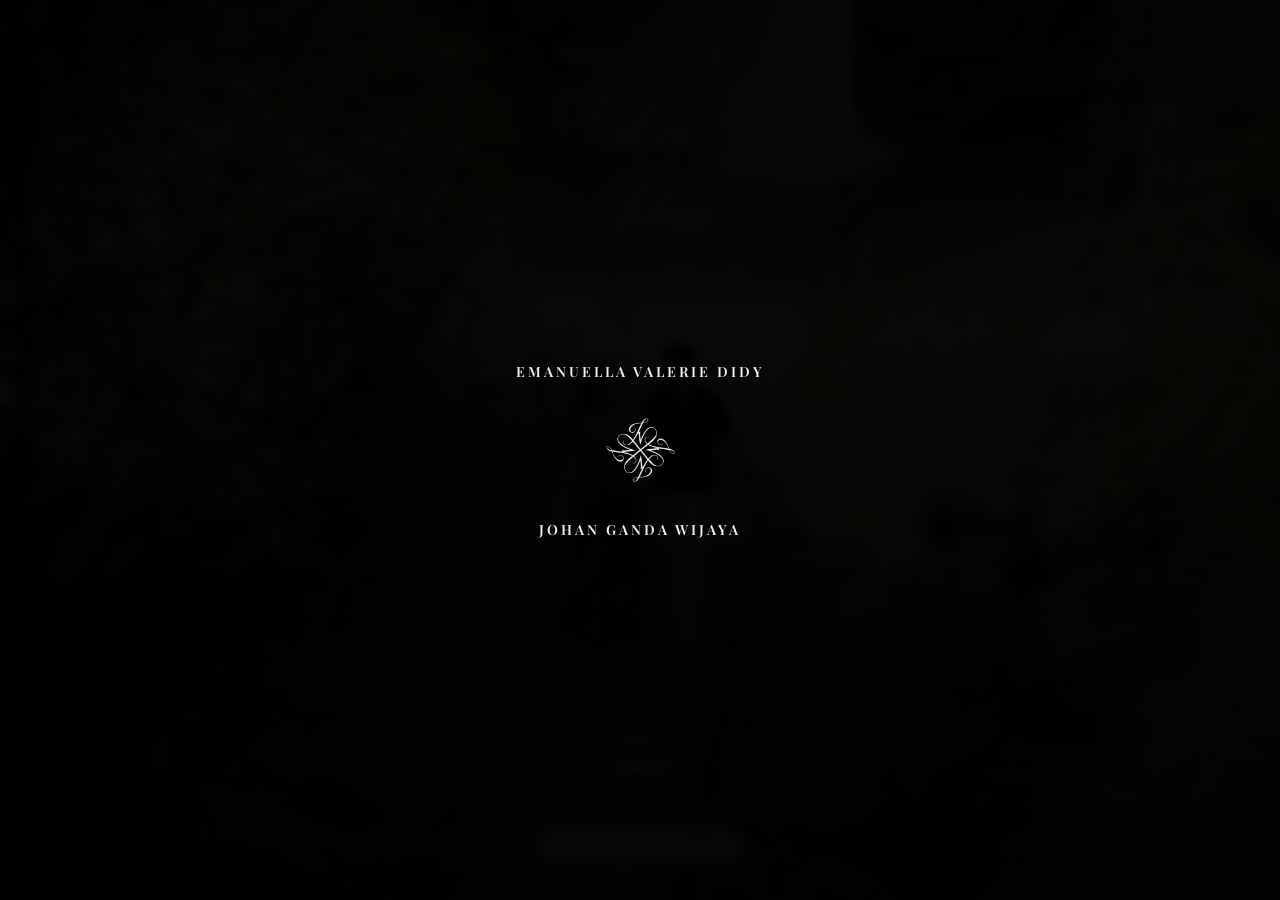
==== commit a63a6e31: "Venue: The St. Regis on its own line under the ballroom Both cards. Added line-height to .venue so t" ====
--- a/index.html
+++ b/index.html
@@ -166,7 +166,7 @@
           <div class="card-date"><span class="mon">OCT</span><span class="day">17</span><span class="yr">2026</span></div>
           <div class="card-side"><i class="rule"></i><span>16.00 - 17.00 WIB</span><i class="rule"></i></div>
         </div>
-        <p class="venue">Caroline Astor Ballroom, The St. Regis Jakarta</p>
+        <p class="venue">Caroline Astor Ballroom<br>The St. Regis Jakarta</p>
         <p class="address">Rajawali Place, Jl. H.R. Rasuna Said Kav. B/4,<br>Setiabudi, Jakarta Selatan 12910</p>
         <a class="pill pill-ghost" href="https://www.google.com/maps/search/?api=1&amp;query=The+St.+Regis+Jakarta" target="_blank" rel="noopener">GOOGLE MAPS</a>
       </article>
@@ -180,7 +180,7 @@
           <div class="card-date"><span class="mon">OCT</span><span class="day">17</span><span class="yr">2026</span></div>
           <div class="card-side"><i class="rule"></i><span>18.00 - 21.00 WIB</span><i class="rule"></i></div>
         </div>
-        <p class="venue">Caroline Astor Ballroom, The St. Regis Jakarta</p>
+        <p class="venue">Caroline Astor Ballroom<br>The St. Regis Jakarta</p>
         <p class="address">Rajawali Place, Jl. H.R. Rasuna Said Kav. B/4,<br>Setiabudi, Jakarta Selatan 12910</p>
         <a class="pill pill-ghost" href="https://www.google.com/maps/search/?api=1&amp;query=The+St.+Regis+Jakarta" target="_blank" rel="noopener">GOOGLE MAPS</a>
       </article>
--- a/assets/css/style.css
+++ b/assets/css/style.css
@@ -529,7 +529,7 @@
 .card-date .mon{font-family:var(--display);font-size:13px;letter-spacing:1px}
 .card-date .day{font-family:var(--display);font-size:38px;font-weight:500;margin:2px 0}
 .card-date .yr{font-family:var(--display);font-size:12px}
-.venue{font-weight:600;font-size:14.5px;margin:0 0 4px}
+.venue{font-weight:600;font-size:14.5px;line-height:1.5;margin:0 0 4px}
 .address{font-weight:300;font-size:13px;line-height:1.5;color:rgba(255,255,255,.85);margin:0 0 16px}
 .event-divider{width:1px;height:56px;background:var(--hair);margin:6px 0}
 
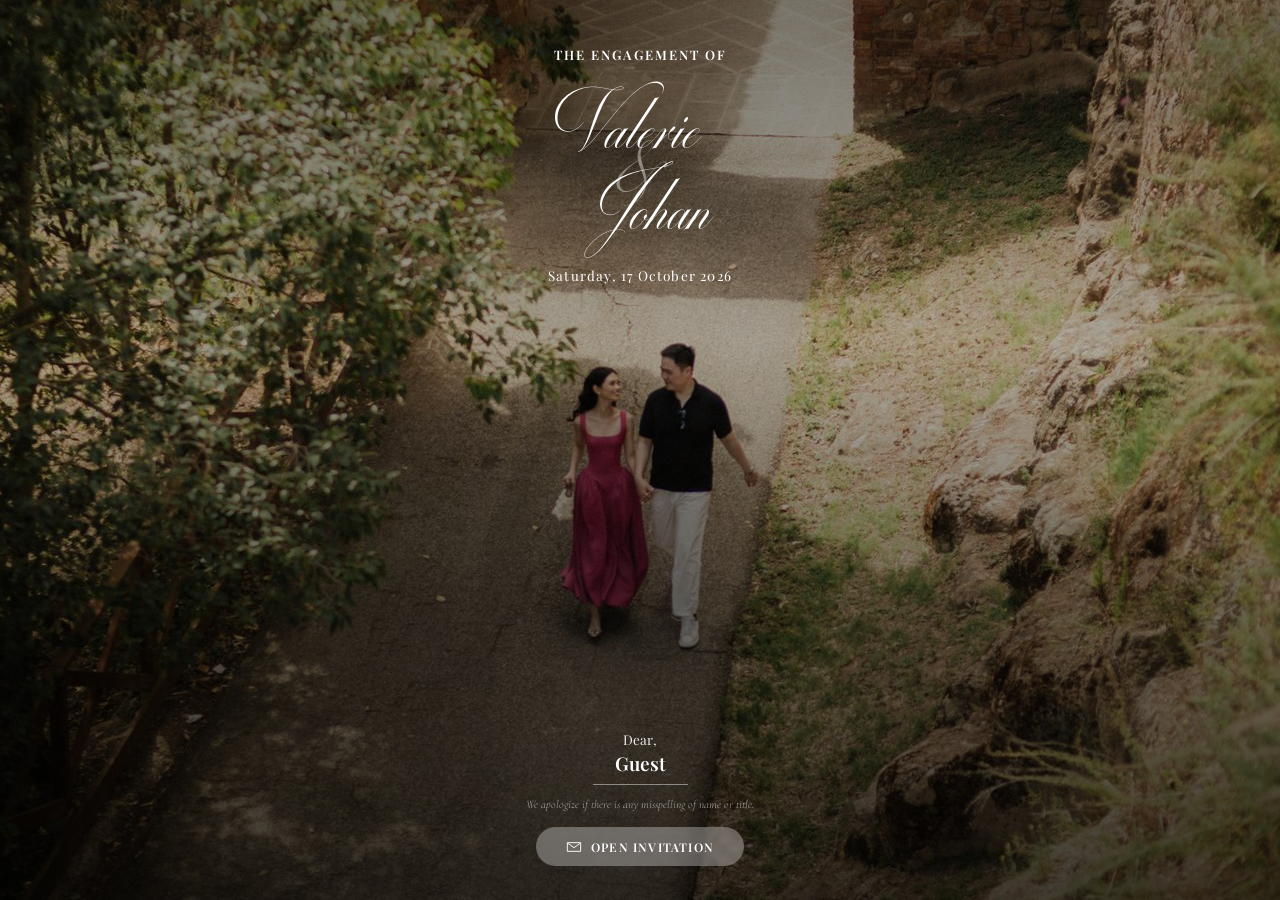
==== commit 36f82656: "Accessibility: keyboard gallery, real dialog, and stateful controls Gallery. Each row is laid down t" ====
--- a/index.html
+++ b/index.html
@@ -8,7 +8,11 @@
 <meta name="description" content="The engagement of Emanuella Valerie Didy &amp; Johan Ganda Wijaya · Saturday, 17 October 2026 · The St. Regis Jakarta">
 <meta property="og:title" content="The Engagement of Valerie &amp; Johan">
 <meta property="og:description" content="Saturday, 17 October 2026 · The St. Regis Jakarta">
-<meta property="og:image" content="assets/img/poster-landscape.jpg">
+<!-- Absolute, not relative: Open Graph is read by a scraper that has no page
+     to resolve a relative path against, so a relative og:image means the
+     WhatsApp/Facebook preview comes through with no picture at all. -->
+<meta property="og:image" content="https://johan-valerie.github.io/engagement/assets/img/poster-landscape.jpg">
+<meta property="og:url" content="https://johan-valerie.github.io/engagement/">
 <meta property="og:type" content="website">
 <link rel="icon" href="assets/img/logo.png">
 <link rel="preconnect" href="https://fonts.googleapis.com">
@@ -18,7 +22,7 @@
      cached independently for 10 minutes, so a phone can hold a new copy of
      one and a stale copy of the other — keeping both sources means the
      script face resolves under every combination. -->
-<link href="https://fonts.googleapis.com/css2?family=Playfair+Display:wght@400;500;600;700&family=Pinyon+Script&family=Poppins:wght@300;400;500;600;700&family=Cormorant:wght@300;400;500&display=swap" rel="stylesheet">
+<link href="https://fonts.googleapis.com/css2?family=Playfair+Display:wght@400;500;600;700&family=Pinyon+Script&family=Poppins:wght@300;400;500;600;700&family=Cormorant:ital,wght@0,300;0,400;0,500;1,300;1,400&display=swap" rel="stylesheet">
 <link rel="stylesheet" href="assets/css/style.css">
 <!-- The three things the opening seconds actually need: the intro crest
      (shown 3.5s in), the cover photo behind the greeting, and the face
@@ -56,6 +60,11 @@
 
   <div class="cover-inner">
     <div class="cover-top">
+      <!-- The visible title is three separate <p> lines so they can be staggered
+           and set in different faces, and <p> is not allowed inside <h1>. This
+           gives the document the one real heading it was missing without
+           touching the layout. -->
+      <h1 class="sr-only">The engagement of Valerie &amp; Johan &mdash; Saturday, 17 October 2026</h1>
       <p class="eyebrow">THE ENGAGEMENT OF</p>
       <div class="names-stagger">
         <p class="name-lg">Valerie</p>
@@ -78,7 +87,7 @@
 </div>
 
 <!-- ══════════════ CHROME ══════════════ -->
-<button id="nav-toggle" class="nav-toggle" aria-label="Menu">
+<button id="nav-toggle" class="nav-toggle" aria-label="Menu" aria-expanded="false" aria-controls="nav-menu">
   <img class="nav-mono" src="assets/img/monogram.png" alt="">
 </button>
 
@@ -230,9 +239,9 @@
 
           <div class="field" id="attend-field">
             <span class="field-label">ATTENDANCE</span>
-            <div class="toggle" id="f-attend">
-              <button type="button" class="toggle-btn" data-value="Attend">ATTEND</button>
-              <button type="button" class="toggle-btn" data-value="Not attend">NOT ATTEND</button>
+            <div class="toggle" id="f-attend" role="group" aria-label="Attendance">
+              <button type="button" class="toggle-btn" data-value="Attend" aria-pressed="false">ATTEND</button>
+              <button type="button" class="toggle-btn" data-value="Not attend" aria-pressed="false">NOT ATTEND</button>
             </div>
           </div>
 
@@ -317,7 +326,7 @@
 </main>
 
 <!-- lightbox -->
-<div id="lightbox" class="lightbox" hidden>
+<div id="lightbox" class="lightbox" hidden role="dialog" aria-modal="true" aria-label="Photo viewer">
   <button class="lb-close" id="lb-close" aria-label="Close">&times;</button>
   <button class="lb-nav lb-prev" id="lb-prev" aria-label="Previous">&lsaquo;</button>
   <img id="lb-img" alt="">
--- a/assets/css/style.css
+++ b/assets/css/style.css
@@ -291,6 +291,13 @@
 }
 .cover-top,.cover-bottom{width:100%;max-width:520px}
 
+/* Present to a screen reader and to a search result, absent to everything
+   else. clip-path rather than display:none or visibility:hidden, both of which
+   would take it out of the accessibility tree along with the layout. */
+.sr-only{
+  position:absolute;width:1px;height:1px;margin:-1px;padding:0;
+  overflow:hidden;clip-path:inset(50%);white-space:nowrap;border:0;
+}
 .names-stagger{display:flex;flex-direction:column;align-items:center}
 /* the slight diagonal from the reference, now via transforms so the flex
    centring stays true */
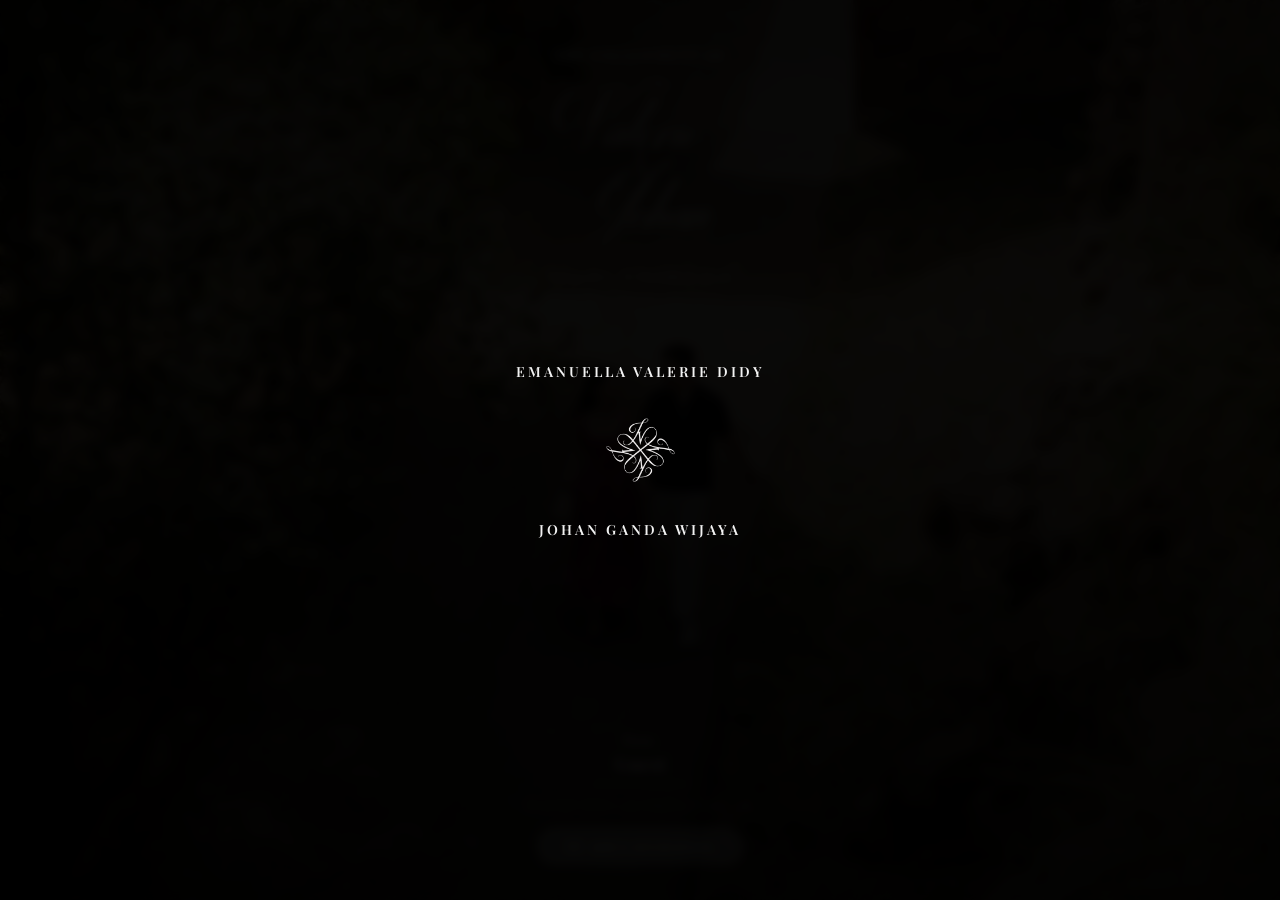
==== commit af051a8b: "Trim 50KB from the opening burst Measured the waterfall: 1.10MB and 22 requests land before the gues" ====
--- a/index.html
+++ b/index.html
@@ -14,7 +14,9 @@
 <meta property="og:image" content="https://johan-valerie.github.io/engagement/assets/img/poster-landscape.jpg">
 <meta property="og:url" content="https://johan-valerie.github.io/engagement/">
 <meta property="og:type" content="website">
-<link rel="icon" href="assets/img/logo.png">
+<!-- A dedicated 64px icon. The tab was previously pointed at the full 260px
+     closing mark, which put 33KB into the opening burst to draw a 16px tile. -->
+<link rel="icon" href="assets/img/favicon.png">
 <link rel="preconnect" href="https://fonts.googleapis.com">
 <link rel="preconnect" href="https://fonts.gstatic.com" crossorigin>
 <!-- Poppins 200/800 dropped (never used). Pinyon Script is ALSO self-hosted
@@ -27,7 +29,7 @@
 <!-- The three things the opening seconds actually need: the intro crest
      (shown 3.5s in), the cover photo behind the greeting, and the face
      the two names are set in. Everything else can wait its turn. -->
-<link rel="preload" as="image" href="assets/img/monogram.png" fetchpriority="high">
+<link rel="preload" as="image" href="assets/img/monogram.webp" fetchpriority="high">
 <link rel="preload" as="image" href="assets/img/landing.jpg" fetchpriority="high">
 <link rel="preload" as="font" type="font/woff2" href="assets/fonts/MiltonOneBold.woff2" crossorigin>
 <!-- the bride/groom names are set in this one; preloaded from our own origin
@@ -47,7 +49,7 @@
     <div class="first-text">THE ENGAGEMENT OF</div>
     <div class="intro-stack">
       <div class="intro-name">EMANUELLA VALERIE DIDY</div>
-      <img src="assets/img/monogram.png" alt="" class="crest" fetchpriority="high">
+      <img src="assets/img/monogram.webp" alt="" class="crest" fetchpriority="high">
       <div class="intro-name">JOHAN GANDA WIJAYA</div>
     </div>
   </div>
@@ -88,7 +90,7 @@
 
 <!-- ══════════════ CHROME ══════════════ -->
 <button id="nav-toggle" class="nav-toggle" aria-label="Menu" aria-expanded="false" aria-controls="nav-menu">
-  <img class="nav-mono" src="assets/img/monogram.png" alt="">
+  <img class="nav-mono" src="assets/img/monogram.webp" alt="">
 </button>
 
 <nav id="nav-menu" class="nav-menu">
@@ -318,7 +320,7 @@
     <div class="closing-inner">
       <h2 class="section-title reanimate fade delay200ms">WITH HEARTFELT GRATITUDE FOR YOUR PRESENCE AND BLESSINGS</h2>
       <p class="lede reanimate fade delay400ms">We can't wait to share this special moment with you. Your presence will make our day even more meaningful.</p>
-      <img class="closing-mark reanimate fade delay600ms" src="assets/img/logo.png" alt="">
+      <img class="closing-mark reanimate fade delay600ms" src="assets/img/logo.webp" alt="">
       <p class="closing-names reanimate fade delay800ms">VALERIE &amp; JOHAN</p>
     </div>
   </section>
